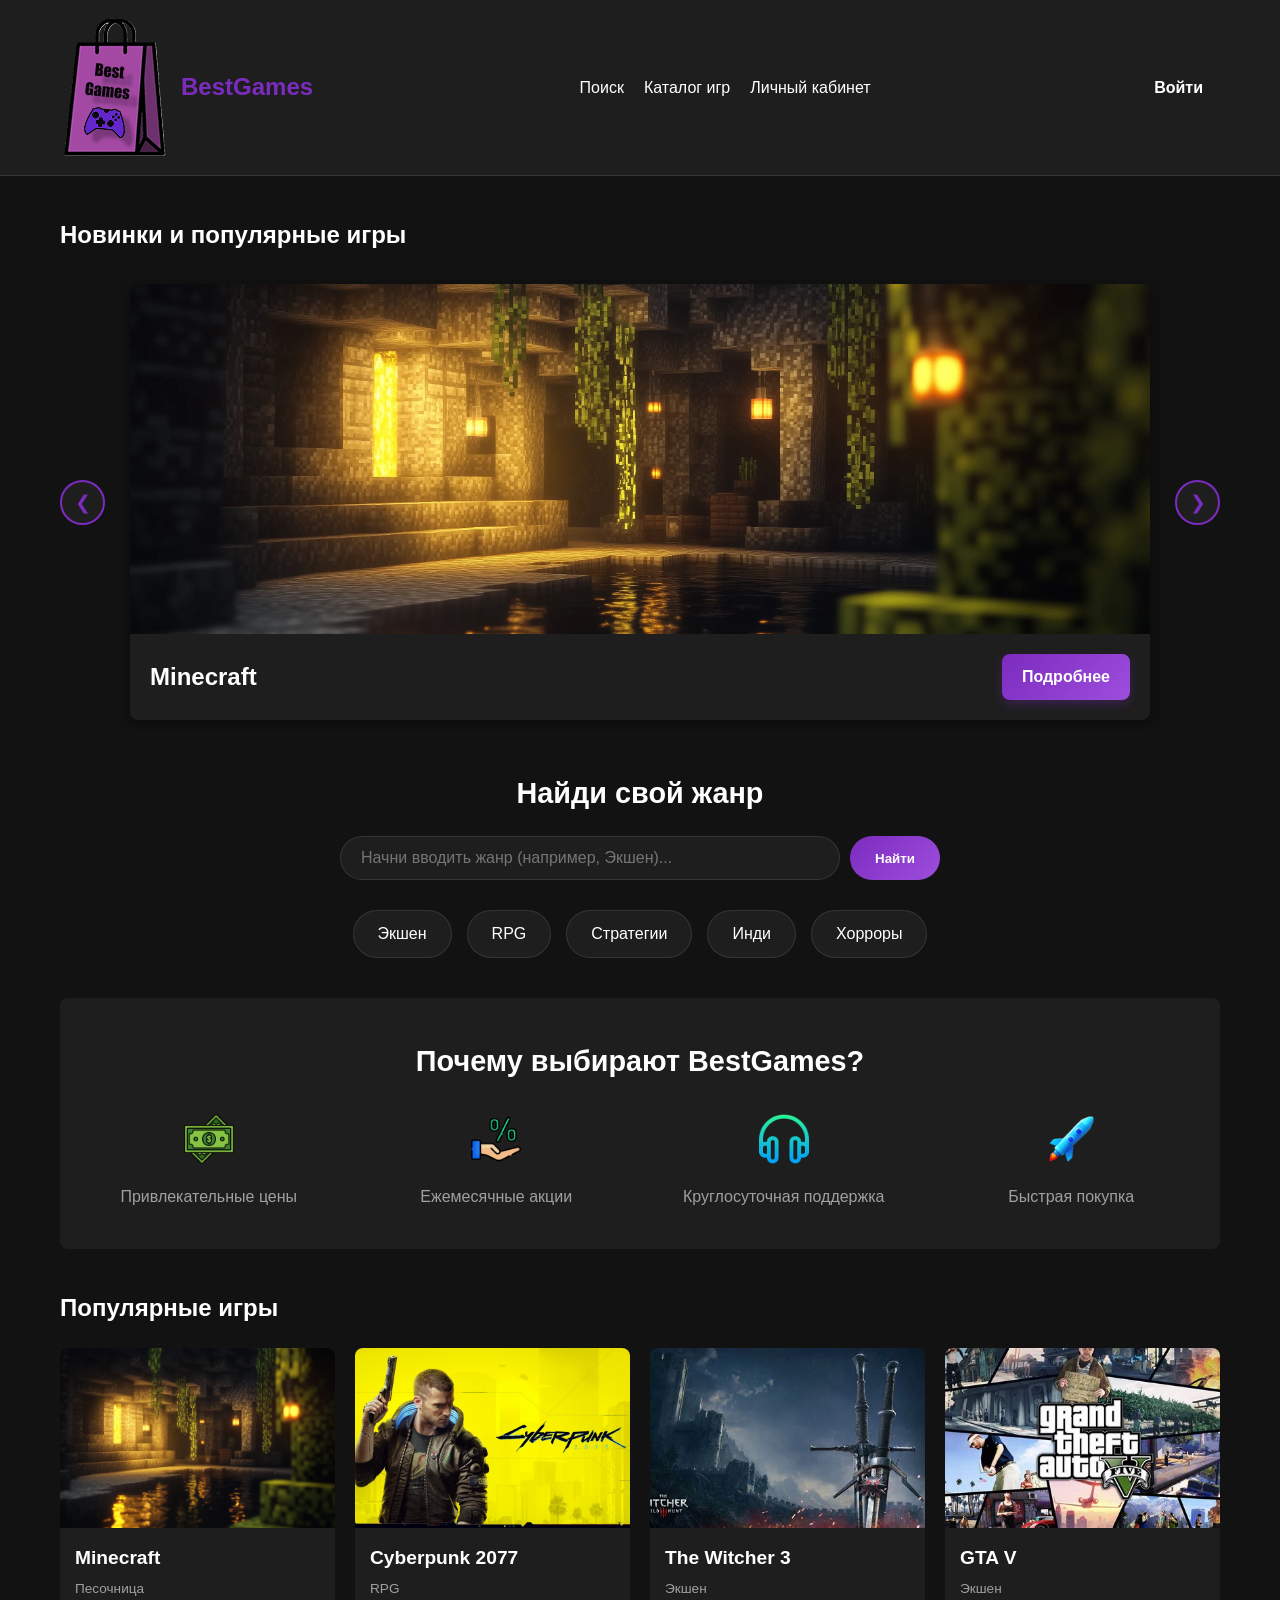
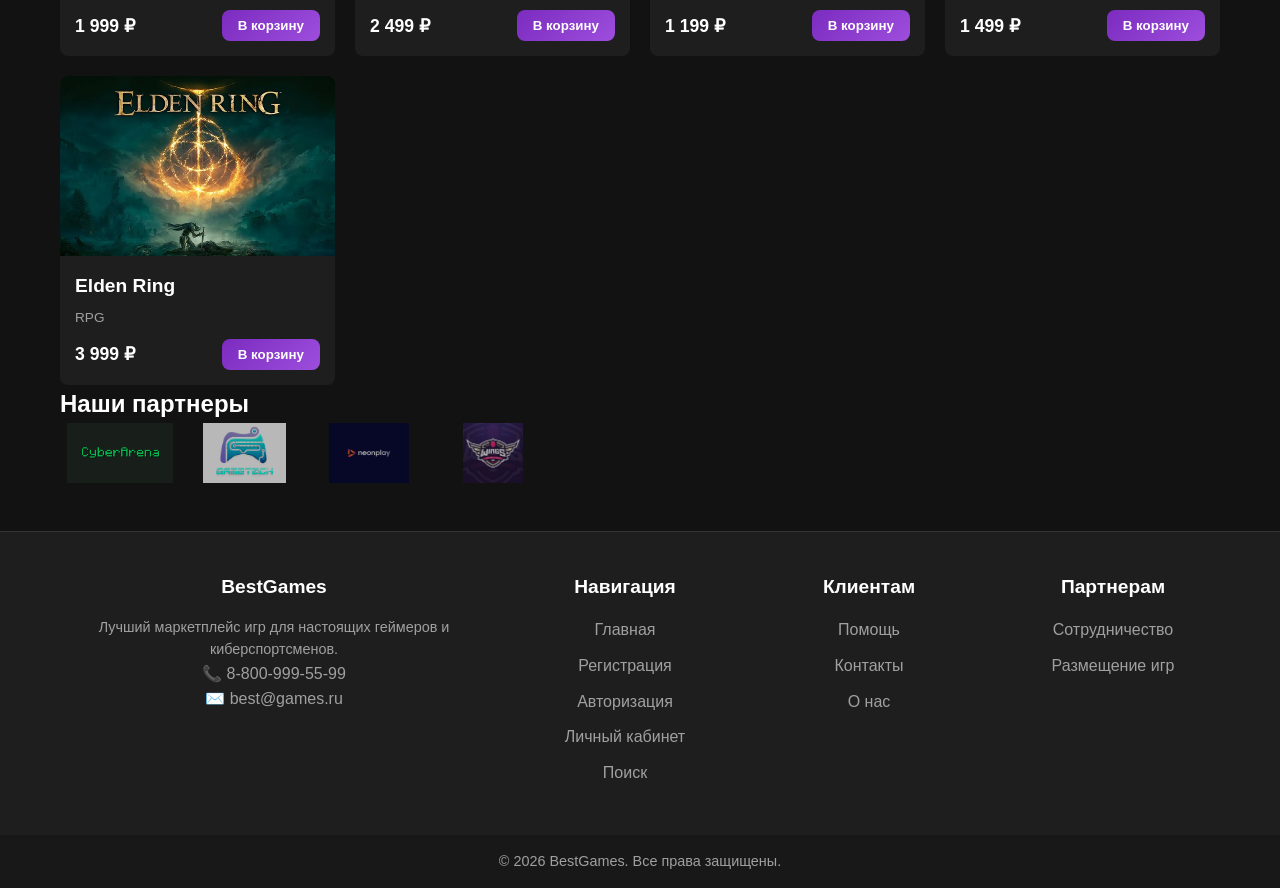
==== index_light.html @ 922943bc "Добавлена страница светлой темы" ====
<!DOCTYPE html>
<html lang="ru">
<head>
    <meta charset="UTF-8">
    <meta name="viewport" content="width=device-width, initial-scale=1.0">
    <!-- название страницы -->
    <title>BestGames — Маркетплейс игр</title>
    <!-- загружаем файл со стилями -->
    <link rel="stylesheet" href="css/style.css">
</head>
<body>
    <!-- Шапка сайта -->
    <header class="header">
        <div class="header__container">
            <!-- Логотип -->
            <a href="#" class="header__logo logo">
                <img src="img/logo.png" alt="Логотип BestGames" class="logo__image">
                <span class="logo__text">BestGames</span>
            </a>

            <!-- Навигация -->
            <nav class="header__nav nav">
                <ul class="nav__list">
                    <li class="nav__item"><a href="index.html#search" class="nav__link">Поиск</a></li>
                    <li class="nav__item"><a href="catalog.html" class="nav__link">Каталог игр</a></li>
                    <li class="nav__item"><a href="profile.html" class="nav__link">Личный кабинет</a></li>
                </ul>
            </nav>

            <!-- Блок с кнопками справа -->
            <div class="header__actions">
                <a href="login.html" class="header__btn-login">Войти</a>
            </div>
        </div>
    </header>

    <!-- Основной контент страницы -->
    <main class="main">
        
        <!-- Секция: Слайдер с новинками -->
        
        <section class="hero">
            <h1 class="hero__title">Новинки и популярные игры</h1>
            
            <div class="slider">
                <!-- Кнопка "Назад" -->
                <button class="slider__btn slider__btn--prev" id="prevBtn" aria-label="Предыдущий слайд">&#10094;</button>
                
                <!-- Окно слайдера -->
                <div class="slider__window">
                    <!-- Лента со слайдами -->
                                        <!-- Лента со слайдами -->
                    <div class="slider__track" id="sliderTrack">
                        <!-- Слайд 1 -->
                        <div class="slider__slide">
                            <div class="slider-card">
                                <div class="slider-card__img-wrapper">
                                    <img src="img/1.webp" alt="Игра 1" class="slider-card__img">
                                </div>
                                <div class="slider-card__content">
                                    <h2 class="slider-card__title">Minecraft</h2>
                                    <a href="#" class="slider-card__btn">Подробнее</a>
                                </div>
                            </div>
                        </div>
                        
                        <!-- Слайд 2 -->
                        <div class="slider__slide">
                            <div class="slider-card">
                                <div class="slider-card__img-wrapper">
                                    <img src="img/2.webp" alt="Игра 2" class="slider-card__img">
                                </div>
                                <div class="slider-card__content">
                                    <h2 class="slider-card__title">DOOM 2016</h2>
                                    <a href="#" class="slider-card__btn">Подробнее</a>
                                </div>
                            </div>
                        </div>

                        <!-- Слайд 3 -->
                        <div class="slider__slide">
                            <div class="slider-card">
                                <div class="slider-card__img-wrapper">
                                    <img src="img/3.webp" alt="Игра 3" class="slider-card__img">
                                </div>
                                <div class="slider-card__content">
                                    <h2 class="slider-card__title">DETROIT: Become Human</h2>
                                    <a href="#" class="slider-card__btn">Подробнее</a>
                                </div>
                            </div>
                        </div>
                    </div>
                </div>

                <!-- Кнопка "Вперед" -->
                <button class="slider__btn slider__btn--next" id="nextBtn" aria-label="Следующий слайд">&#10095;</button>
            </div>
        </section>


        <!-- Быстрый поиск по жанрам -->
        <section class="genres" id="search">
            <h2 class="genres__title">Найди свой жанр</h2>
            
            <!-- Поле для ввода с подсказками -->
            <div class="genres__search-wrapper">
                <div class="genres__search-box">
                    <input type="text" class="genres__input" id="genreInput" placeholder="Начни вводить жанр (например, Экшен)..." autocomplete="off">
                    <!-- Сюда будут падать подсказки -->
                    <ul class="genres__suggestions" id="genreSuggestions">
                        <!-- JS добавит сюда <li> с жанрами -->
                    </ul>
                </div>
                <button class="genres__search-btn">Найти</button>
            </div>

            <!-- Кнопки жанров (для быстрого клика) -->
            <div class="genres__list">
                <a href="catalog.html?genre=action" class="genres__item">Экшен</a>
                <a href="catalog.html?genre=rpg" class="genres__item">RPG</a>
                <a href="catalog.html?genre=strategy" class="genres__item">Стратегии</a>
                <a href="catalog.html?genre=indie" class="genres__item">Инди</a>
                <a href="catalog.html?genre=horror" class="genres__item">Хорроры</a>
            </div>
        </section>

        <!-- Инфографика преимуществ -->
        <section class="features">
            <h2 class="features__title">Почему выбирают BestGames?</h2>
            <div class="features__grid">
                <div class="features__item">
                    <img src="img/icon_price.png" alt="Иконка цен" class="features__icon">
                    <span class="features__text">Привлекательные цены</span>
                </div>
                <div class="features__item">
                    <img src="img/icon_percent.png" alt="Иконка акций" class="features__icon">
                    <span class="features__text">Ежемесячные акции</span>
                </div>
                <div class="features__item">
                    <img src="img/icon_support.png" alt="Иконка поддержки" class="features__icon">
                    <span class="features__text">Круглосуточная поддержка</span>
                </div>

                <div class="features__item">
                    <img src="img/icon_fast.png" alt="Иконка покупки" class="features__icon">
                    <span class="features__text">Быстрая покупка</span>
                </div>
            </div>
        </section>

        <!-- Каталог популярных игр -->
        <section class="catalog">
            <h2 class="catalog__title">Популярные игры</h2>
            
            <!-- Сетка карточек -->
            <div class="catalog__grid">
                <!-- Карточка игры 1 -->
                <article class="game-card">
                    <div class="game-card__img-wrapper">
                        <!-- Если картинки нет, оставь этот тег, просто в src пока ничего не пиши или поставь заглушку -->
                        <img src="img/game1.webp" alt="Игра 1" class="game-card__img">
                    </div>
                    <div class="game-card__content">
                        <h3 class="game-card__title">Minecraft</h3>
                        <p class="game-card__genre">Песочница</p>
                        <div class="game-card__bottom">
                            <span class="game-card__price">1 999 ₽</span>
                            <button class="game-card__btn">В корзину</button>
                        </div>
                    </div>
                </article>

                <!-- Карточка игры 2 -->
                <article class="game-card">
                    <div class="game-card__img-wrapper">
                        <img src="img/game2.webp" alt="Игра 2" class="game-card__img">
                    </div>
                    <div class="game-card__content">
                        <h3 class="game-card__title">Cyberpunk 2077</h3>
                        <p class="game-card__genre">RPG</p>
                        <div class="game-card__bottom">
                            <span class="game-card__price">2 499 ₽</span>
                            <button class="game-card__btn">В корзину</button>
                        </div>
                    </div>
                </article>

                <!-- Карточка игры 3 -->
                <article class="game-card">
                    <div class="game-card__img-wrapper">
                        <img src="img/game3.webp" alt="Игра 3" class="game-card__img">
                    </div>
                    <div class="game-card__content">
                        <h3 class="game-card__title">The Witcher 3</h3>
                        <p class="game-card__genre">Экшен</p>
                        <div class="game-card__bottom">
                            <span class="game-card__price">1 199 ₽</span>
                            <button class="game-card__btn">В корзину</button>
                        </div>
                    </div>
                </article>

                                <!-- Карточка игры 4 -->
                <article class="game-card">
                    <div class="game-card__img-wrapper">
                        <img src="img/game4.webp" alt="Игра 4" class="game-card__img">
                    </div>
                    <div class="game-card__content">
                        <h3 class="game-card__title">GTA V</h3>
                        <p class="game-card__genre">Экшен</p>
                        <div class="game-card__bottom">
                            <span class="game-card__price">1 499 ₽</span>
                            <button class="game-card__btn">В корзину</button>
                        </div>
                    </div>
                </article>

                <!-- Карточка игры 5 -->
                <article class="game-card">
                    <div class="game-card__img-wrapper">
                        <img src="img/game5.webp" alt="Игра 5" class="game-card__img">
                    </div>
                    <div class="game-card__content">
                        <h3 class="game-card__title">Elden Ring</h3>
                        <p class="game-card__genre">RPG</p>
                        <div class="game-card__bottom">
                            <span class="game-card__price">3 999 ₽</span>
                            <button class="game-card__btn">В корзину</button>
                        </div>
                    </div>
                </article>
            </div>
        </section>

        <!-- Секция: Партнеры -->
        <section class="partners">
            <h2 class="partners__title">Наши партнеры</h2>
            <div class="partners__grid">
                <img src="img/partner1.png" alt="Партнер 1" class="partners__logo">
                <img src="img/partner2.png" alt="Партнер 2" class="partners__logo">
                <img src="img/partner3.png" alt="Партнер 3" class="partners__logo">
                <img src="img/partner4.png" alt="Партнер 4" class="partners__logo">
            </div>
        </section>

    </main>

    <!-- Подвал (Footer) -->
    <footer class="footer">
        <div class="footer__container">
            
            <!-- Колонка 1: О нас -->
            <div class="footer__col">
                <h3 class="footer__title">BestGames</h3>
                <p class="footer__text">Лучший маркетплейс игр для настоящих геймеров и киберспортсменов.</p>
                <div class="footer__contacts">
                    <p class="footer__contact-item">📞 8-800-999-55-99</p>
                    <p class="footer__contact-item">✉️ best@games.ru</p>
                </div>
            </div>

            <!-- Колонка 2: Навигация по сайту -->
            <div class="footer__col">
                <h3 class="footer__title">Навигация</h3>
                <ul class="footer__list">
                    <li><a href="index.html" class="footer__link">Главная</a></li>
                    <li><a href="register.html" class="footer__link">Регистрация</a></li>
                    <li><a href="login.html" class="footer__link">Авторизация</a></li>
                    <li><a href="#" class="footer__link">Личный кабинет</a></li>
                    <li><a href="index.html#search" class="footer__link">Поиск</a></li>
                </ul>
            </div>

            <!-- Колонка 3: Клиентам и Контакты -->
            <div class="footer__col">
                <h3 class="footer__title">Клиентам</h3>
                <ul class="footer__list">
                    <li><a href="#" class="footer__link">Помощь</a></li>
                    <li><a href="#" class="footer__link">Контакты</a></li>
                    <li><a href="#" class="footer__link">О нас</a></li>
                </ul>
            </div>

            <!-- Колонка 4: Партнерам -->
            <div class="footer__col">
                <h3 class="footer__title">Партнерам</h3>
                <ul class="footer__list">
                    <li><a href="#" class="footer__link">Сотрудничество</a></li>
                    <li><a href="#" class="footer__link">Размещение игр</a></li>
                </ul>
            </div>

        </div>
        
        <!-- Нижняя полоса с копирайтом -->
        <div class="footer__bottom">
            <p>&copy; 2026 BestGames. Все права защищены.</p>
        </div>
    </footer>
        <!-- Подключаем скрипт темы -->
    <script src="js/main.js"></script>
    
    <!-- Скрипт слайдера прямо в HTML -->
    <script>
        document.addEventListener("DOMContentLoaded", () => {
            const sliderTrack = document.getElementById('sliderTrack');
            const prevBtn = document.getElementById('prevBtn');
            const nextBtn = document.getElementById('nextBtn');

            if (sliderTrack && prevBtn && nextBtn) {
                let currentSlide = 0;
                const totalSlides = document.querySelectorAll('.slider__slide').length;

                function updateSlider() {
                    sliderTrack.style.transform = `translateX(-${currentSlide * 100}%)`;
                }

                nextBtn.addEventListener('click', () => {
                    currentSlide++;
                    if (currentSlide >= totalSlides) currentSlide = 0;
                    updateSlider();
                });

                prevBtn.addEventListener('click', () => {
                    currentSlide--;
                    if (currentSlide < 0) currentSlide = totalSlides - 1;
                    updateSlider();
                });
            }
        });
    </script>
</body>
</html>
</body>
</html>
---- css/style.css ----
/* =========================================
   БАЗОВЫЕ ПЕРЕМЕННЫЕ (ТЕМНАЯ ТЕМА - БАЗА)
   ========================================= */
:root {
    /* Цвета фона */
    --bg-main: #121212;        /* Основной темный фон */
    --bg-secondary: #1e1e1e;   /* Фон карточек и шапки */
    --bg-hover: #2a2a2a;       /* Цвет при наведении */

    /* Цвета текста */
    --text-main: #ffffff;      /* Основной белый текст */
    --text-muted: #a0a0a0;     /* Серый текст (жанры, подписи) */

    /* Акценты (Кнопки, ссылки) */
    --accent-color: #7b2cbf;   /* Фиолетовый акцент (как в Стиме, но ярче) */
    --accent-hover: #9d4edd;

    /* Прочее */
    --border-radius: 8px;      /* Скругление углов */
    --transition-speed: 0.3s;  /* Скорость анимаций */
}

/* =========================================
   СВЕТЛАЯ ТЕМА (Переопределяем переменные)
   ========================================= */
body.theme-light {
    --bg-main: #f5f5f5;
    --bg-secondary: #ffffff;
    --bg-hover: #e0e0e0;
    --text-main: #121212;
    --text-muted: #666666;
    --accent-color: #5a189a;
    --accent-hover: #7b2cbf;
}

/* =========================================
   СБРОС СТИЛЕЙ И БАЗА
   ========================================= */
* {
    margin: 0;
    padding: 0;
    box-sizing: border-box;
}

body {
    font-family: 'Segoe UI', Tahoma, Geneva, Verdana, sans-serif;
    background-color: var(--bg-main);
    color: var(--text-main);
    line-height: 1.6;
    transition: background-color var(--transition-speed), color var(--transition-speed);
    scroll-behavior: smooth;
}

a {
    text-decoration: none;
    color: inherit;
}

ul {
    list-style: none;
}

/* =========================================
   ШАПКА САЙТА (HEADER)
   ========================================= */
.header {
    background-color: var(--bg-secondary);
    padding: 1rem 0;
    border-bottom: 1px solid rgba(255, 255, 255, 0.1);
    transition: background-color var(--transition-speed);
}

.header__container {
    max-width: 1200px;
    margin: 0 auto;
    padding: 0 20px;
    display: flex;
    justify-content: space-between;
    align-items: center;
    gap: 20;

}

.header__logo {
    display: flex;
    align-items: center;
    gap: 10px;
}

.logo__img {
    width: 30px;
    height: 30px;
    min-width: 35px; /* Запрещаем сжиматься меньше */
    max-width: 35px; /* Запрещаем расти больше */
    object-fit: cover; /* Обрезаем лишнее, чтобы влезло в квадрат */
    border-radius: 5px; /* (Опционально) Чуть скруглим углы, если сумка квадратная */
}

.logo__text {
    font-size: 1.5rem;
    font-weight: bold;
    color: var(--accent-color);
}

.nav__list {
    display: flex;
    gap: 20px;
}

.nav__link {
    transition: color var(--transition-speed);
}

.nav__link:hover {
    color: var(--accent-color);
}

.theme-toggle {
    background-color: transparent;
    color: var(--text-main);
    border: 1px solid var(--accent-color);
    padding: 8px 16px;
    border-radius: var(--border-radius);
    cursor: pointer;
    transition: all var(--transition-speed);
    white-space: nowrap;
}

.theme-toggle:hover {
    background-color: var(--accent-color);
    color: #fff;
}


/* Обертка для кнопок справа */
.header__actions {
    display: flex;
    align-items: center;
    gap: 15px; /* Расстояние между кнопкой "Войти" и "Сменить тему" */
}

/* Кнопка "Войти" */
.header__btn-login {
    color: var(--text-main);
    text-decoration: none;
    font-weight: 600;
    padding: 8px 16px;
    border: 1px solid transparent;
    border-radius: var(--border-radius);
    transition: all var(--transition-speed) ease;
}

.header__btn-login:hover {
    color: var(--accent-color);
    border-color: var(--accent-color);
    box-shadow: 0 0 10px rgba(123, 44, 191, 0.3);
}

/* =========================================
   ОСНОВНОЙ КОНТЕНТ (MAIN)
   ========================================= */
.main {
    max-width: 1200px;
    margin: 0 auto;
    padding: 40px 20px;
}

.hero__title, .catalog__title {
    margin-bottom: 20px;
}

/* Сетка каталога (Grid) */
.catalog__grid {
    display: grid;
    grid-template-columns: repeat(auto-fill, minmax(240px, 1fr));
    gap: 20px;
}

/* Карточка игры */
.game-card {
    background-color: var(--bg-secondary);
    border-radius: var(--border-radius);
    overflow: hidden;
    transition: transform var(--transition-speed), background-color var(--transition-speed);

}

/* Обертка для картинки */
.game-card__img-wrapper {
    width: 100%;
    height: 180px; /* Уменьшили высоту, чтобы карточка стала компактнее */
    overflow: hidden;
    /* Убрали background-color и flex, они больше не нужны */
}

/* Сама картинка */
.game-card__img {
    width: 100%;
    height: 100%;
    object-fit: cover; /* Вернули cover, чтобы заполнить блок без пустых полос */
    object-position: center; /* Центрируем картинку */
    transition: transform var(--transition-speed) ease;
}

/* Эффект зума при наведении (картинка будет увеличиваться и показывать скрытые края) */
.game-card:hover .game-card__img {
    transform: scale(1.15); /* Увеличиваем на 15% при наведении */
}

.game-card:hover {
    transform: translateY(-5px);
    background-color: var(--bg-hover);
}

.game-card__img-placeholder {
    height: 160px;
    background-color: #333;
    display: flex;
    justify-content: center;
    align-items: center;
    color: var(--text-muted);
}

.game-card__content {
    padding: 15px;
}

.game-card__title {
    font-size: 1.2rem;
    margin-bottom: 5px;
}

.game-card__genre {
    color: var(--text-muted);
    font-size: 0.9rem;
    margin-bottom: 15px;
}

.game-card__bottom {
    display: flex;
    justify-content: space-between;
    align-items: center;
}

.game-card__price {
    font-weight: bold;
    font-size: 1.1rem;
}

.game-card__btn {
    background-color: var(--accent-color);
    color: #fff;
    border: none;
    padding: 8px 12px;
    border-radius: var(--border-radius);
    cursor: pointer;
    transition: background-color var(--transition-speed);
}

.game-card__btn:hover {
    background-color: var(--accent-hover);
}

/* =========================================
   ПОДВАЛ (FOOTER)
   ========================================= */
.footer {
    background-color: var(--bg-secondary);
    padding: 20px 0;
    text-align: center;
    border-top: 1px solid rgba(255, 255, 255, 0.1);
    color: var(--text-muted);
}



/* =========================================
   СЛАЙДЕР (HERO) - КАРТОЧКИ
   ========================================= */
.hero {
    margin-bottom: 40px;
}

.slider {
    position: relative;
    display: flex;
    align-items: center;
    gap: 15px;
}

.slider__window {
    overflow: hidden;
    width: 100%;
    padding: 10px 0; /* Отступы для теней карточек */
}

.slider__track {
    display: flex;
    transition: transform 0.5s ease-in-out;
}

/* Каждый слайд занимает 100% ширины окна */
.slider__slide {
    min-width: 100%;
    padding: 0 10px; /* Немного отступают друг от друга */
    box-sizing: border-box;
}

/* Сама карточка новинки */
.slider-card {
    background-color: var(--bg-secondary);
    border-radius: var(--border-radius);
    overflow: hidden;
    box-shadow: 0 4px 15px rgba(0, 0, 0, 0.4);
    display: flex;
    flex-direction: column;
}

.slider-card__img-wrapper {
    width: 100%;
    height: 350px; /* Высота картинки */
}

.slider-card__img {
    width: 100%;
    height: 100%;
    object-fit: cover;
}

.slider-card__content {
    padding: 20px;
    display: flex;
    justify-content: space-between; /* Текст слева, кнопка справа */
    align-items: center;
}

.slider-card__title {
    font-size: 1.5rem;
    color: var(--text-main);
}

/* Кнопка "Подробнее" */
.slider-card__btn {
    background: linear-gradient(135deg, var(--accent-color), var(--accent-hover));
    color: #ffffff;
    padding: 10px 20px;
    border-radius: var(--border-radius);
    text-decoration: none;
    font-weight: 600;
    box-shadow: 0 4px 10px rgba(123, 44, 191, 0.3);
    transition: all var(--transition-speed) ease;
}

.slider-card__btn:hover {
    transform: translateY(-2px);
    box-shadow: 0 6px 15px rgba(123, 44, 191, 0.5);
}

/* Кнопки навигации слайдера (оставляем без изменений) */
.slider__btn {
    background-color: var(--bg-secondary);
    color: var(--accent-color);
    border: 2px solid var(--accent-color);
    width: 45px;
    height: 45px;
    border-radius: 50%;
    font-size: 1.2rem;
    cursor: pointer;
    display: flex;
    justify-content: center;
    align-items: center;
    transition: all var(--transition-speed);
    z-index: 10;
    flex-shrink: 0; /* Чтобы кнопки не сжимались */
}

.slider__btn:hover {
    background-color: var(--accent-color);
    color: #fff;
}

/* =========================================
   ЖАНРЫ (БЫСТРЫЙ ПОИСК)
   ========================================= */

/* Обертка для поля, чтобы позиционировать список */
.genres__search-box {
    position: relative;
    width: 100%;
}

/* Выпадающий список подсказок */
.genres__suggestions {
    position: absolute;
    top: 100%; /* Прямо под полем ввода */
    left: 0;
    width: 100%;
    background-color: var(--bg-secondary);
    border: 1px solid var(--accent-color);
    border-radius: 0 0 15px 15px; /* Скругляем только нижние углы */
    list-style: none;
    padding: 0;
    margin: 0;
    z-index: 10; /* Чтобы список был поверх других элементов */
    display: none; /* По умолчанию скрыт */
    box-shadow: 0 10px 20px rgba(0,0,0,0.5);
}

/* Класс для отображения списка (добавляется через JS) */
.genres__suggestions.active {
    display: block;
}

/* Пункт списка */
.genres__suggestion-item {
    padding: 10px 20px;
    cursor: pointer;
    transition: background-color var(--transition-speed);
}

.genres__suggestion-item:hover {
    background-color: var(--accent-color);
    color: #fff;
}

.genres__search-wrapper {
    display: flex;
    justify-content: center;
    max-width: 600px;
    margin: 0 auto 30px auto; /* Центрируем и делаем отступ снизу до кнопок */
    gap: 10px;
}

.genres__input {
    width: 100%;
    padding: 12px 20px;
    border: 1px solid rgba(255, 255, 255, 0.1);
    border-radius: 30px; /* Круглое поле */
    background-color: var(--bg-secondary);
    color: var(--text-main);
    font-size: 1rem;
    outline: none;
    transition: all var(--transition-speed);
}

.genres__input:focus {
    border-color: var(--accent-color); /* Фиолетовая рамка при клике */
    box-shadow: 0 0 10px rgba(123, 44, 191, 0.3);
}

.genres__search-btn {
    background: linear-gradient(135deg, var(--accent-color), var(--accent-hover));
    color: #fff;
    border: none;
    padding: 0 25px;
    border-radius: 30px;
    font-weight: 600;
    cursor: pointer;
    transition: all var(--transition-speed);
}

.genres__search-btn:hover {
    transform: translateY(-2px);
    box-shadow: 0 4px 12px rgba(123, 44, 191, 0.5);
}

.genres {
    margin-bottom: 40px;
    text-align: center; /* Выравниваем заголовок по центру */
}

.genres__title {
    margin-bottom: 20px;
    font-size: 1.8rem;
}

.genres__list {
    display: flex;
    justify-content: center;
    flex-wrap: wrap; /* Чтобы кнопки переносились на новую строку, если не влезают */
    gap: 15px;
}

.genres__item {
    background-color: var(--bg-secondary);
    color: var(--text-main);
    padding: 10px 24px;
    border-radius: 30px; /* Делаем кнопки-таблетки */
    border: 1px solid rgba(255, 255, 255, 0.1);
    font-weight: 500;
    transition: all var(--transition-speed) ease;
}

.genres__item:hover {
    background-color: var(--accent-color);
    color: #ffffff;
    border-color: var(--accent-hover);
    transform: translateY(-3px); /* Легкий прыжок при наведении */
    box-shadow: 0 4px 12px rgba(123, 44, 191, 0.4); /* Фиолетовое свечение */
}

/* =========================================
   ИНФОГРАФИКА ПРЕИМУЩЕСТВ
   ========================================= */
.features {
    margin-bottom: 40px;
    padding: 40px 20px;
    background-color: var(--bg-secondary);
    border-radius: var(--border-radius);
    text-align: center;
}

.features__title {
    margin-bottom: 30px;
    font-size: 1.8rem;
}

.features__grid {
    display: grid;
    grid-template-columns: repeat(4, 1fr); /* 3 колонки на десктопе */
    gap: 30px;
}

.features__icon {
    width: 50px; 
    height: 50px;
    object-fit: contain; 
    margin-bottom: 10px; 
}

.features__item {
    display: flex;
    flex-direction: column;
    align-items: center;
    gap: 10px;
}

.features__number {
    font-size: 2.5rem;
    font-weight: 900;
    color: var(--accent-color); /* Фиолетовые цифры */
    line-height: 1;
}

.features__text {
    color: var(--text-muted);
    font-size: 1rem;
}

/* =========================================
   ПАРТНЕРЫ
   ========================================= */
.partners__logo {
    width: 120px;       /* Фиксированная ширина для всех */
    height: 60px;       /* Фиксированная высота для всех */
    object-fit: contain; /* Картинка впишется в эти рамки, не искажаясь */
    opacity: 0.7;       /* Чуть приглушим */
    transition: all var(--transition-speed) ease;
}

/* При наведении логотип становится цветным и ярким */
.partners__logo:hover {
    opacity: 1;
    filter: grayscale(0%);
    transform: scale(1.1);
}

/* =========================================
   ПОДВАЛ (FOOTER)
   ========================================= */
.footer {
    background-color: var(--bg-secondary);
    padding: 40px 0 0 0;
    border-top: 1px solid rgba(255, 255, 255, 0.1);
    transition: background-color var(--transition-speed);
}

.footer__container {
    max-width: 1200px;
    margin: 0 auto;
    padding: 0 20px;
    display: grid;
    grid-template-columns: 2fr 1fr 1fr 1fr; /* ВОТ ТУТ ДОЛЖНО БЫТЬ 4 ЗНАЧЕНИЯ */
    gap: 30px;
    margin-bottom: 40px;
}

.footer__title {
    color: var(--text-main);
    margin-bottom: 15px;
    font-size: 1.2rem;
}

.footer__text {
    color: var(--text-muted);
    font-size: 0.9rem;
    line-height: 1.5;
}

.footer__list {
    list-style: none;
    padding: 0;
}

.footer__list li {
    margin-bottom: 10px;
}

.footer__link {
    color: var(--text-muted);
    text-decoration: none;
    transition: color var(--transition-speed);
}

.footer__link:hover {
    color: var(--accent-color);
}

.footer__bottom {
    background-color: rgba(0, 0, 0, 0.2); /* Чуть темнее фон для нижней полосы */
    text-align: center;
    padding: 15px 0;
    color: var(--text-muted);
    font-size: 0.9rem;
}




/* =========================================
   СТРАНИЦА АВТОРИЗАЦИИ (ВХОД И РЕГИСТРАЦИЯ)
   ========================================= */
.auth-page {
    display: flex;
    justify-content: center;
    align-items: center;
    min-height: calc(100vh - 150px); /* Высота экрана минус шапка */
    padding: 40px 20px;
}

.auth-container {
    background-color: var(--bg-secondary);
    padding: 40px;
    border-radius: var(--border-radius);
    width: 100%;
    max-width: 400px; /* Форма не будет шире 400px */
    box-shadow: 0 10px 30px rgba(0, 0, 0, 0.5);
    border: 1px solid rgba(255, 255, 255, 0.05);
}

.auth-title {
    text-align: center;
    margin-bottom: 30px;
    font-size: 1.8rem;
    color: var(--text-main);
}

.auth-form__group {
    margin-bottom: 20px;
}

.auth-form__label {
    display: block;
    margin-bottom: 8px;
    color: var(--text-muted);
    font-size: 0.9rem;
}

.auth-form__input {
    width: 100%;
    padding: 12px 15px;
    background-color: var(--bg-main); /* Темный фон поля */
    border: 1px solid rgba(255, 255, 255, 0.1);
    border-radius: var(--border-radius);
    color: var(--text-main);
    font-size: 1rem;
    transition: border-color var(--transition-speed);
}

.auth-form__input:focus {
    outline: none;
    border-color: var(--accent-color); /* Фиолетовая рамка при клике */
    box-shadow: 0 0 10px rgba(123, 44, 191, 0.2);
}

.auth-form__btn {
    width: 100%;
    padding: 14px;
    background: linear-gradient(135deg, var(--accent-color), var(--accent-hover));
    color: #fff;
    border: none;
    border-radius: var(--border-radius);
    font-size: 1.1rem;
    font-weight: 600;
    cursor: pointer;
    transition: all var(--transition-speed) ease;
    margin-top: 10px;
}

.auth-form__btn:hover {
    transform: translateY(-2px);
    box-shadow: 0 6px 15px rgba(123, 44, 191, 0.4);
}

.auth-form__links {
    display: flex;
    justify-content: space-between;
    margin-top: 20px;
    font-size: 0.9rem;
}

.auth-form__link {
    color: var(--text-muted);
    text-decoration: none;
    transition: color var(--transition-speed);
}

.auth-form__link:hover {
    color: var(--accent-color);
}

/* Стили для галочки (согласие на обработку данных) */
.auth-form__checkbox-group {
    margin-bottom: 25px;
}

.auth-form__checkbox-label {
    display: flex;
    align-items: flex-start; /* Выравниваем по верхнему краю, если текст в две строки */
    gap: 10px;
    cursor: pointer;
}

.auth-form__checkbox {
    margin-top: 3px; /* Чуть опускаем галочку для ровности */
    width: 18px;
    height: 18px;
    accent-color: var(--accent-color); /* Делает галочку фиолетовой в современных браузерах */
    cursor: pointer;
}

.auth-form__checkbox-text {
    font-size: 0.85rem;
    color: var(--text-muted);
    line-height: 1.4;
}

.auth-form__link-text {
    color: var(--text-muted);
    font-size: 0.9rem;
}


/* =========================================
   ЛИЧНЫЙ КАБИНЕТ (PROFILE)
   ========================================= */
.profile-page {
    display: flex;
    justify-content: center; /* Центрируем содержимое */
    width: 100%;
    padding: 30px 20px; /* Добавим отступы по бокам, чтобы на мобилке не прилипало */
    box-sizing: border-box; /* Чтобы паддинги не увеличивали ширину */
}

.profile-layout {
    display: flex;
    gap: 30px;
    align-items: flex-start;
    max-width: 1200px;      /* Ограничиваем максимальную ширину */
    margin: 0 auto;         /* Ставим по центру экрана */
    width: 100%;            /* Занимаем всю доступную ширину до 1200px */
}

/* Боковое меню */
.profile-sidebar {
    width: 280px;
    flex-shrink: 0;
    background-color: var(--bg-secondary);
    border-radius: var(--border-radius);
    padding: 30px 20px;
    text-align: center;
}

.profile-sidebar__avatar {
    width: 80px;
    height: 80px;
    background-color: var(--accent-color);
    color: #fff;
    font-size: 2rem;
    font-weight: bold;
    border-radius: 50%;
    display: flex;
    justify-content: center;
    align-items: center;
    margin: 0 auto 15px auto;
}

.profile-sidebar__name {
    font-size: 1.2rem;
    margin-bottom: 5px;
}

.profile-sidebar__email {
    color: var(--text-muted);
    font-size: 0.9rem;
    margin-bottom: 20px;
}

.profile-sidebar__nav {
    display: flex;
    flex-direction: column;
    gap: 10px;
}

.profile-sidebar__link {
    display: block;
    padding: 12px 15px;
    color: var(--text-main);
    text-decoration: none;
    border-radius: var(--border-radius);
    transition: all var(--transition-speed);
    text-align: left;
}

.profile-sidebar__link:hover,
.profile-sidebar__link.active {
    background-color: var(--accent-color);
    color: #fff;
}

/* Контентная часть */
.profile-content {
    flex-grow: 1;
    background-color: var(--bg-secondary);
    border-radius: var(--border-radius);
    padding: 30px;
}

.profile-content__title {
    font-size: 1.5rem;
    margin-bottom: 25px;
    border-bottom: 1px solid rgba(255, 255, 255, 0.1);
    padding-bottom: 10px;
}

/* Информация о пользователе */
.profile-info__row {
    display: flex;
    margin-bottom: 15px;
}

.profile-info__label {
    width: 150px;
    color: var(--text-muted);
}

.profile-info__value {
    color: var(--text-main);
    font-weight: 500;
}

/* История покупок */
.profile-history__item {
    display: flex;
    align-items: center;
    gap: 20px;
    padding: 15px 0;
    border-bottom: 1px solid rgba(255, 255, 255, 0.05);
}

.profile-history__img {
    width: 60px;
    height: 60px;
    object-fit: cover;
    border-radius: var(--border-radius);
}

.profile-history__info {
    flex-grow: 1;
}

.profile-history__name {
    font-size: 1.1rem;
    margin-bottom: 5px;
}

.profile-history__date {
    color: var(--text-muted);
    font-size: 0.9rem;
}

.profile-history__price {
    font-weight: bold;
    color: var(--accent-color);
}

/* Табы */
.profile-tab {
    display: none; /* Скрываем все табы по умолчанию */
}

.profile-tab.active {
    display: block; /* Показываем только активный */
}

/* Кнопки в боковом меню (мы поменяли ссылки <a> на кнопки <button>) */
.profile-sidebar__link {
    display: block;
    width: 100%;
    padding: 12px 15px;
    background: none;
    border: none;
    color: var(--text-main);
    font-size: 1rem;
    text-align: left;
    border-radius: var(--border-radius);
    cursor: pointer;
    transition: all var(--transition-speed);
    font-family: inherit;
}

.profile-sidebar__link:hover,
.profile-sidebar__link.active {
    background-color: var(--accent-color);
    color: #fff;
}

/* Таблица истории покупок */
.profile-history-table {
    border: 1px solid rgba(255, 255, 255, 0.1);
    border-radius: var(--border-radius);
    overflow: hidden;
}

.profile-history-table__header {
    display: grid;
    grid-template-columns: 1fr 2fr 1fr; /* Дата - Название - Цена */
    background-color: rgba(0, 0, 0, 0.2);
    padding: 15px;
    font-weight: bold;
    color: var(--text-muted);
    border-bottom: 1px solid rgba(255, 255, 255, 0.1);
}

.profile-history-table__row {
    display: grid;
    grid-template-columns: 1fr 2fr 1fr;
    padding: 15px;
    border-bottom: 1px solid rgba(255, 255, 255, 0.05);
}

.profile-history-table__row:last-child {
    border-bottom: none;
}

.price {
    color: var(--accent-color);
    font-weight: bold;
}

/* Настройки профиля */
.profile-settings__item {
    display: flex;
    justify-content: space-between;
    align-items: center;
    padding: 20px 0;
    border-bottom: 1px solid rgba(255, 255, 255, 0.1);
}

.profile-settings__info h3 {
    margin-bottom: 5px;
}

.profile-settings__info p {
    color: var(--text-muted);
    font-size: 0.9rem;
}

.profile-settings__btn {
    background-color: transparent;
    border: 1px solid var(--accent-color);
    color: var(--text-main);
    padding: 8px 16px;
    border-radius: var(--border-radius);
    cursor: pointer;
    transition: all var(--transition-speed);
}

.profile-settings__btn:hover {
    background-color: var(--accent-color);
    color: #fff;
}


/* Новые элементы карточки (Разработчик, Рейтинг) */
.game-card__dev {
    color: var(--text-muted);
    font-size: 0.85rem;
    margin-bottom: 5px;
}

.game-card__genre {
    color: var(--text-muted);
    font-size: 0.85rem;
    margin-bottom: 10px;
}

.game-card__rating {
    color: #ffb703; /* Золотой цвет для звезд */
    font-size: 1.1rem;
    letter-spacing: 2px;
    margin-bottom: 15px;
}

/* Кнопка "Подробнее" (делаем её как ссылку, но стилизуем как кнопку) */
.game-card__btn {
    display: inline-block;
    background: linear-gradient(135deg, var(--accent-color), var(--accent-hover));
    color: #fff;
    text-decoration: none;
    padding: 8px 16px;
    border-radius: var(--border-radius);
    font-weight: 600;
    transition: all var(--transition-speed) ease;
}

.game-card__btn:hover {
    transform: translateY(-2px);
    box-shadow: 0 4px 10px rgba(123, 44, 191, 0.4);
}

/* =========================================
   СТРАНИЦА КАТАЛОГА (ПОЛНЫЙ БЛОК)
   ========================================= */
.catalog-page__title {
    text-align: center;
    margin-bottom: 30px;
    font-size: 2rem;
}

/* Кнопка "Фильтры" (по умолчанию скрыта на десктопе) */
.catalog-page__filter-btn {
    display: none;
    width: 100%;
    padding: 12px;
    background-color: var(--accent-color);
    color: #fff;
    border: none;
    border-radius: var(--border-radius);
    font-size: 1rem;
    font-weight: 600;
    cursor: pointer;
    margin-bottom: 20px;
}

/* Сетка: слева фильтры, справа контент */
.catalog-page__layout {
    display: flex;
    gap: 30px;
    align-items: flex-start;
}

/* Боковая панель фильтров */
.catalog-page__sidebar {
    width: 250px;
    flex-shrink: 0;
    background-color: var(--bg-secondary);
    padding: 20px;
    border-radius: var(--border-radius);
    border: 1px solid rgba(255, 255, 255, 0.05);
}

/* Заголовок и крестик в сайдбаре */
.catalog-page__sidebar-header {
    display: flex;
    justify-content: space-between;
    align-items: center;
    margin-bottom: 20px;
}

.catalog-page__sidebar-header h2 {
    font-size: 1.2rem;
}

/* Кнопка закрытия (крестик) — нужна только на мобилке */
.catalog-page__close-filter {
    display: none;
    background: none;
    border: none;
    color: var(--text-main);
    font-size: 2rem;
    cursor: pointer;
    line-height: 1;
}

/* Список жанров */
.catalog-page__filter-list {
    list-style: none;
    padding: 0;
}

.catalog-page__filter-list li {
    margin-bottom: 10px;
}

.catalog-page__filter-link {
    display: block;
    padding: 10px 15px;
    color: var(--text-muted);
    text-decoration: none;
    border-radius: var(--border-radius);
    transition: all var(--transition-speed);
}

.catalog-page__filter-link:hover,
.catalog-page__filter-link.active {
    background-color: var(--accent-color);
    color: #fff;
}

/* Контентная часть (сетка карточек) */
.catalog-page__content {
    flex-grow: 1;
}

/* Новые элементы карточки (Разработчик, Рейтинг) */
.game-card__dev {
    color: var(--text-muted);
    font-size: 0.85rem;
    margin-bottom: 5px;
}

.game-card__genre {
    color: var(--text-muted);
    font-size: 0.85rem;
    margin-bottom: 10px;
}

.game-card__rating {
    color: #ffb703; /* Золотой цвет для звезд */
    font-size: 1.1rem;
    letter-spacing: 2px;
    margin-bottom: 15px;
}

/* Кнопка "Подробнее" */
.game-card__btn {
    display: inline-block;
    background: linear-gradient(135deg, var(--accent-color), var(--accent-hover));
    color: #fff;
    text-decoration: none;
    padding: 8px 16px;
    border-radius: var(--border-radius);
    font-weight: 600;
    transition: all var(--transition-speed) ease;
}

.game-card__btn:hover {
    transform: translateY(-2px);
    box-shadow: 0 4px 10px rgba(123, 44, 191, 0.4);
}

/* =========================================
   АДМИН-ПАНЕЛЬ (ADMIN)
   ========================================= */
.admin-page {
    max-width: 1000px; /* Админка не должна быть слишком широкой */
}

.admin-page__title {
    text-align: center;
    margin-bottom: 30px;
    font-size: 2rem;
}

.admin-container {
    background-color: var(--bg-secondary);
    padding: 40px;
    border-radius: var(--border-radius);
    box-shadow: 0 10px 30px rgba(0, 0, 0, 0.3);
}

.admin-container__subtitle {
    margin-bottom: 30px;
    font-size: 1.5rem;
    border-bottom: 1px solid rgba(255, 255, 255, 0.1);
    padding-bottom: 15px;
}

/* Сетка формы (2 колонки) */
.admin-form__grid {
    display: grid;
    grid-template-columns: 1fr 1fr;
    gap: 30px;
}

/* Стили для textarea (описание) */
.auth-form__textarea {
    resize: vertical; /* Пользователь может тянуть вниз, но не в бока */
    min-height: 120px;
    font-family: inherit;
}

/* Стили для input type="file" */
.auth-form__input--file {
    padding: 10px;
    background-color: var(--bg-main);
    cursor: pointer;
}

/* Кнопка добавления */
.admin-form__submit {
    margin-top: 30px;
    max-width: 300px; /* Кнопка не на всю ширину */
}




/* =========================================
   АДАПТИВНОСТЬ (МОБИЛЬНАЯ ВЕРСТКА)
   ========================================= */

/* Планшеты и небольшие ноутбуки (до 992px) */
@media (max-width: 992px) {
    .header__container {
        flex-direction: column;
        gap: 15px;
    }
    
    .nav__list {
        flex-wrap: wrap;
        justify-content: center;
    }
}

/* Мобильные телефоны (до 768px) */
@media (max-width: 768px) {

    .genres__search-wrapper {
        flex-direction: column; /* На телефоне поле и кнопка встанут друг под друга */
        padding: 0 15px;
    }
    .genres__search-btn {
        padding: 12px;
        width: 100%;
    }
        /* Логотип на мобилке */
    .header__logo {
        justify-content: center; /* Центрируем картинку и текст */
        width: 100%; /* Растягиваем на всю ширину, чтобы центрирование сработало */
        margin-bottom: 15px; /* Отступ снизу до меню */
    }

    /* Текст логотипа на мобилке (опционально, чтобы не был слишком огромным) */
    .logo__text {
        font-size: 1.3rem; /* Чуть уменьшаем размер шрифта на телефонах */
    }
        /* Жанры на мобилке */
    .genres__list {
        gap: 10px;
    }
    .genres__item {
        padding: 8px 16px;
        font-size: 0.9rem;
        width: 45%; /* Кнопки будут по две в ряд */
        text-align: center;
    }

    /* Инфографика на мобилке */
    .features {
        padding: 20px 15px;
    }
    .features__grid {
        grid-template-columns: 1fr; /* На телефоне цифры встанут друг под другом */
        gap: 20px;
    }
    .features__number {
        font-size: 2rem;
    }
    /* Уменьшаем отступы, чтобы контент не сжимался */
    .main {
        padding: 20px 15px;
    }

        /* Слайдер на мобилке */
    .slider-card__img-wrapper {
        height: 200px; /* Картинка ниже */
    }
    
    .slider-card__content {
        flex-direction: column; /* Кнопка уходит под текст */
        align-items: flex-start;
        gap: 15px;
    }
    
    .slider-card__title {
        font-size: 1.2rem;
    }
    
    .slider-card__btn {
        width: 100%; /* Кнопка на всю ширину */
        text-align: center;
    }

    .slider__btn {
        width: 35px;
        height: 35px;
        font-size: 1rem;
    }

    /* Меню навигации:  */
    .nav__list {
        flex-direction: column;
        align-items: center;
        gap: 10px;
        width: 100%;
    }

    .nav__item {
        width: 100%;
        text-align: center;
    }

    /* Ссылки в меню  */
    .nav__link {
        display: block;
        padding: 10px;
        background-color: var(--bg-hover);
        border-radius: var(--border-radius);
        border: 1px solid transparent;
        transition: border-color var(--transition-speed);
    }

    .nav__link:hover {
        border-color: var(--accent-color);
    }

    /* Кнопка смены темы */
    .theme-toggle {
        width: 100%;
        padding: 12px;
        font-size: 1rem;
    }
    
    /* Карточки */
    .game-card__img-placeholder {
        height: 200px; /* Увеличиваем картинку */
    }

        /* Футер на мобилке */
    .footer__container {
        grid-template-columns: 1fr; /* Все колонки встают друг под друга */
        gap: 20px;
        text-align: center;
    }
    
    .footer__list {
        display: flex;
        flex-direction: column;
        align-items: center;
    }
    
    .profile-page {
        display: block; /* Отключаем flex на мобилке, чтобы не мешал */
        padding: 15px;
    }    

    /* Личный кабинет на мобилке */
    .profile-layout {
        flex-direction: column;
        gap: 20px;
        margin: 0% auto;
    }
    .profile-sidebar {
        width: 100%;
    }
    .profile-info__row {
        flex-direction: column;
    }
    .profile-info__label {
        width: 100%;
        margin-bottom: 5px;
    }

/* Показываем кнопку "Фильтры" */
    .catalog-page__filter-btn {
        display: block;
    }

    /* Отключаем flex, чтобы панель не занимала место */
    .catalog-page__layout {
        display: block;
    }

    /* Делаем панель выезжающей (шторкой) */
    .catalog-page__sidebar {
        position: fixed;
        top: 0;
        left: -100%; /* Прячем за левый край экрана */
        width: 280px;
        height: 100vh;
        z-index: 1000;
        transition: left 0.3s ease;
        overflow-y: auto;
        border-radius: 0;
    }

    /* Класс, который выдвигает панель (добавляется через JS) */
    .catalog-page__sidebar.active {
        left: 0;
    }

    /* Показываем крестик на мобилке */
    .catalog-page__close-filter {
        display: block;
    }
        .admin-container {
        padding: 20px;
    }
    .admin-form__grid {
        grid-template-columns: 1fr; /* В одну колонку */
        gap: 15px;
    }
    .admin-form__submit {
        max-width: 100%; /* Кнопка на всю ширину */
    }
}
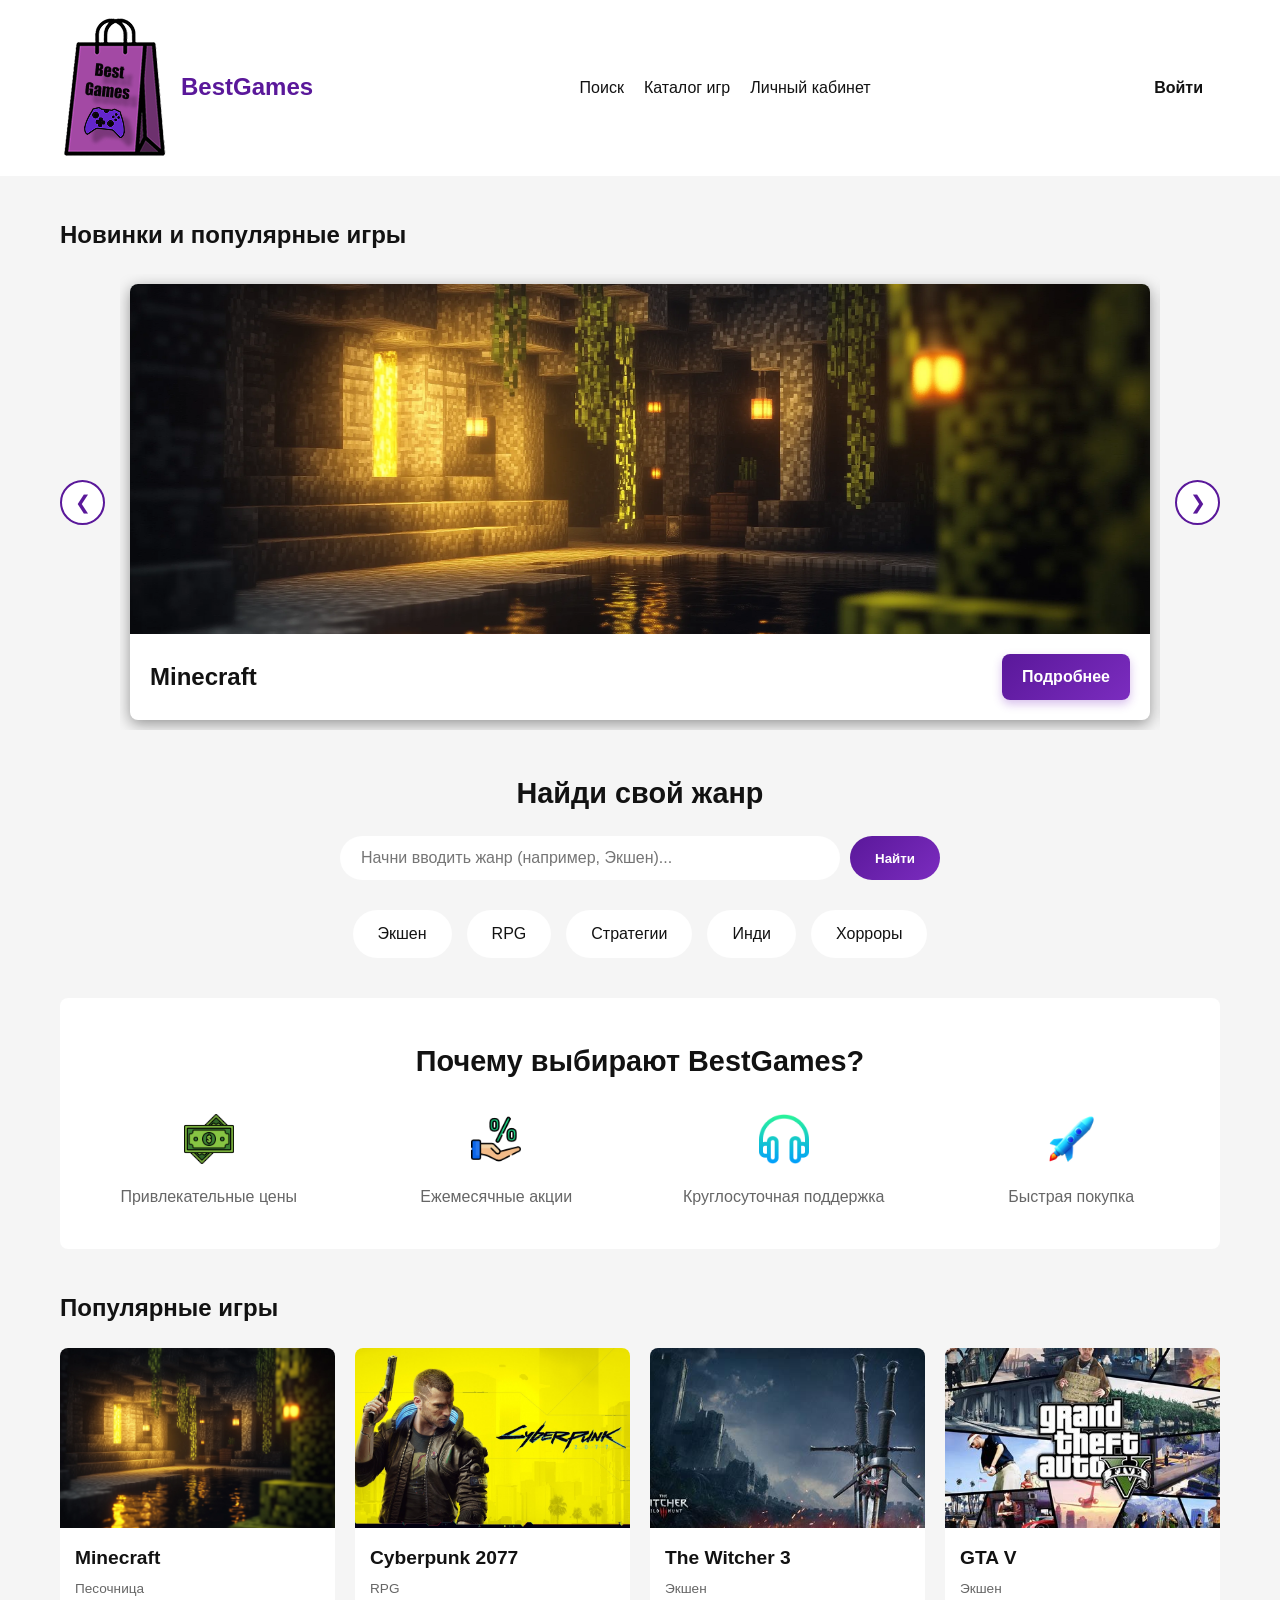
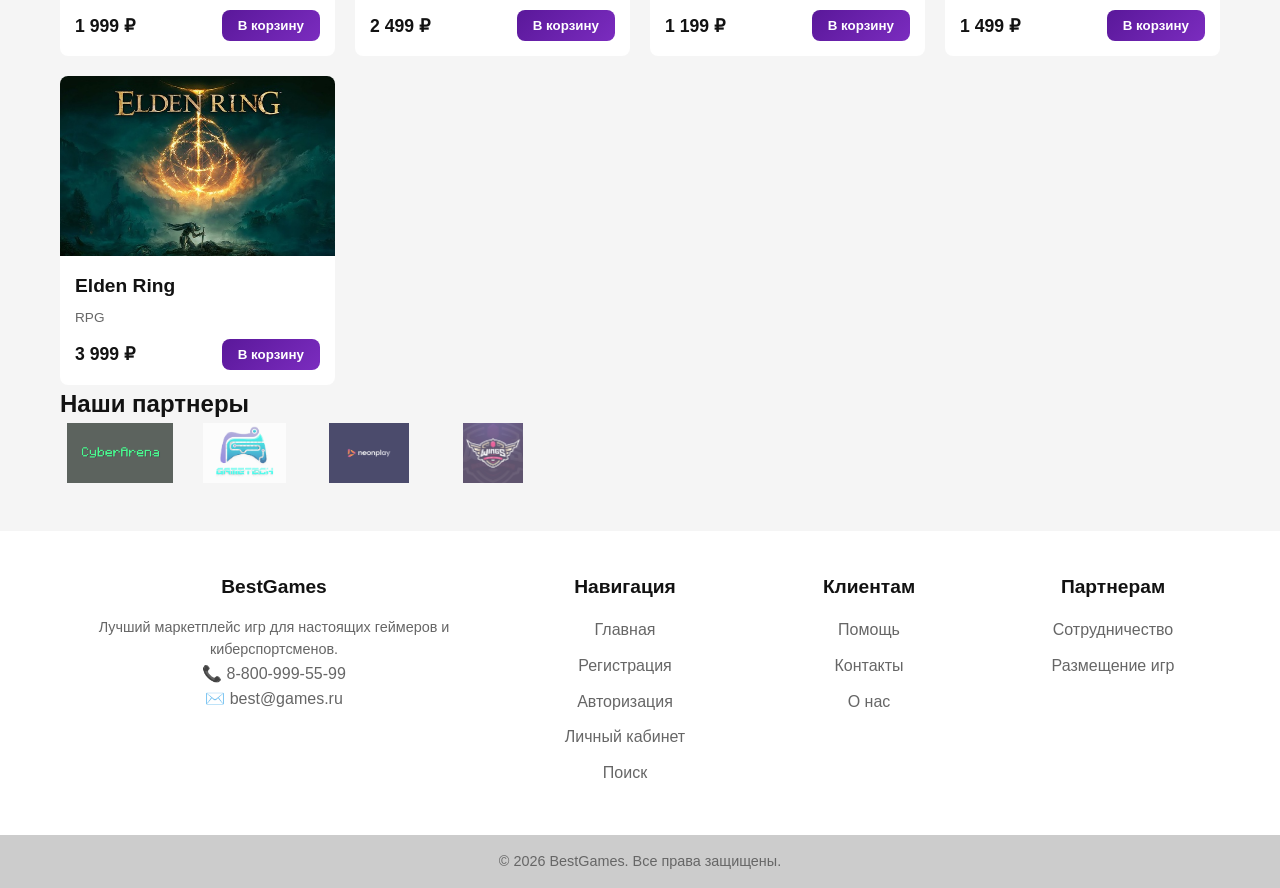
==== commit dbb2397f: "Добавлены комментарии к CSS" ====
--- a/index_light.html
+++ b/index_light.html
@@ -8,7 +8,7 @@
     <!-- загружаем файл со стилями -->
     <link rel="stylesheet" href="css/style.css">
 </head>
-<body>
+<body class="theme-light">
     <!-- Шапка сайта -->
     <header class="header">
         <div class="header__container">
@@ -266,7 +266,7 @@
                     <li><a href="index.html" class="footer__link">Главная</a></li>
                     <li><a href="register.html" class="footer__link">Регистрация</a></li>
                     <li><a href="login.html" class="footer__link">Авторизация</a></li>
-                    <li><a href="#" class="footer__link">Личный кабинет</a></li>
+                    <li><a href="profile.html" class="footer__link">Личный кабинет</a></li>
                     <li><a href="index.html#search" class="footer__link">Поиск</a></li>
                 </ul>
             </div>
--- a/css/style.css
+++ b/css/style.css
@@ -90,10 +90,10 @@
 .logo__img {
     width: 30px;
     height: 30px;
-    min-width: 35px; /* Запрещаем сжиматься меньше */
-    max-width: 35px; /* Запрещаем расти больше */
-    object-fit: cover; /* Обрезаем лишнее, чтобы влезло в квадрат */
-    border-radius: 5px; /* (Опционально) Чуть скруглим углы, если сумка квадратная */
+    min-width: 35px;
+    max-width: 35px;
+    object-fit: cover; 
+    border-radius: 5px; 
 }
 
 .logo__text {
@@ -136,7 +136,7 @@
 .header__actions {
     display: flex;
     align-items: center;
-    gap: 15px; /* Расстояние между кнопкой "Войти" и "Сменить тему" */
+    gap: 15px; 
 }
 
 /* Кнопка "Войти" */
@@ -169,7 +169,7 @@
     margin-bottom: 20px;
 }
 
-/* Сетка каталога (Grid) */
+/* Сетка каталога */
 .catalog__grid {
     display: grid;
     grid-template-columns: repeat(auto-fill, minmax(240px, 1fr));
@@ -275,7 +275,7 @@
 
 
 /* =========================================
-   СЛАЙДЕР (HERO) - КАРТОЧКИ
+   СЛАЙДЕР  - КАРТОЧКИ
    ========================================= */
 .hero {
     margin-bottom: 40px;
@@ -291,7 +291,7 @@
 .slider__window {
     overflow: hidden;
     width: 100%;
-    padding: 10px 0; /* Отступы для теней карточек */
+    padding: 10px 0; 
 }
 
 .slider__track {
@@ -302,7 +302,7 @@
 /* Каждый слайд занимает 100% ширины окна */
 .slider__slide {
     min-width: 100%;
-    padding: 0 10px; /* Немного отступают друг от друга */
+    padding: 0 10px; 
     box-sizing: border-box;
 }
 
@@ -318,7 +318,7 @@
 
 .slider-card__img-wrapper {
     width: 100%;
-    height: 350px; /* Высота картинки */
+    height: 350px;
 }
 
 .slider-card__img {
@@ -330,7 +330,7 @@
 .slider-card__content {
     padding: 20px;
     display: flex;
-    justify-content: space-between; /* Текст слева, кнопка справа */
+    justify-content: space-between; 
     align-items: center;
 }
 
@@ -371,7 +371,7 @@
     align-items: center;
     transition: all var(--transition-speed);
     z-index: 10;
-    flex-shrink: 0; /* Чтобы кнопки не сжимались */
+    flex-shrink: 0;
 }
 
 .slider__btn:hover {
@@ -392,17 +392,17 @@
 /* Выпадающий список подсказок */
 .genres__suggestions {
     position: absolute;
-    top: 100%; /* Прямо под полем ввода */
+    top: 100%; 
     left: 0;
     width: 100%;
     background-color: var(--bg-secondary);
     border: 1px solid var(--accent-color);
-    border-radius: 0 0 15px 15px; /* Скругляем только нижние углы */
+    border-radius: 0 0 15px 15px; 
     list-style: none;
     padding: 0;
     margin: 0;
-    z-index: 10; /* Чтобы список был поверх других элементов */
-    display: none; /* По умолчанию скрыт */
+    z-index: 10; 
+    display: none; 
     box-shadow: 0 10px 20px rgba(0,0,0,0.5);
 }
 
@@ -427,7 +427,7 @@
     display: flex;
     justify-content: center;
     max-width: 600px;
-    margin: 0 auto 30px auto; /* Центрируем и делаем отступ снизу до кнопок */
+    margin: 0 auto 30px auto; 
     gap: 10px;
 }
 
@@ -435,7 +435,7 @@
     width: 100%;
     padding: 12px 20px;
     border: 1px solid rgba(255, 255, 255, 0.1);
-    border-radius: 30px; /* Круглое поле */
+    border-radius: 30px; 
     background-color: var(--bg-secondary);
     color: var(--text-main);
     font-size: 1rem;
@@ -444,7 +444,7 @@
 }
 
 .genres__input:focus {
-    border-color: var(--accent-color); /* Фиолетовая рамка при клике */
+    border-color: var(--accent-color); 
     box-shadow: 0 0 10px rgba(123, 44, 191, 0.3);
 }
 
@@ -466,7 +466,7 @@
 
 .genres {
     margin-bottom: 40px;
-    text-align: center; /* Выравниваем заголовок по центру */
+    text-align: center; 
 }
 
 .genres__title {
@@ -477,7 +477,7 @@
 .genres__list {
     display: flex;
     justify-content: center;
-    flex-wrap: wrap; /* Чтобы кнопки переносились на новую строку, если не влезают */
+    flex-wrap: wrap; 
     gap: 15px;
 }
 
@@ -485,7 +485,7 @@
     background-color: var(--bg-secondary);
     color: var(--text-main);
     padding: 10px 24px;
-    border-radius: 30px; /* Делаем кнопки-таблетки */
+    border-radius: 30px;
     border: 1px solid rgba(255, 255, 255, 0.1);
     font-weight: 500;
     transition: all var(--transition-speed) ease;
@@ -495,8 +495,8 @@
     background-color: var(--accent-color);
     color: #ffffff;
     border-color: var(--accent-hover);
-    transform: translateY(-3px); /* Легкий прыжок при наведении */
-    box-shadow: 0 4px 12px rgba(123, 44, 191, 0.4); /* Фиолетовое свечение */
+    transform: translateY(-3px); 
+    box-shadow: 0 4px 12px rgba(123, 44, 191, 0.4); 
 }
 
 /* =========================================
@@ -517,7 +517,7 @@
 
 .features__grid {
     display: grid;
-    grid-template-columns: repeat(4, 1fr); /* 3 колонки на десктопе */
+    grid-template-columns: repeat(4, 1fr); 
     gap: 30px;
 }
 
@@ -538,7 +538,7 @@
 .features__number {
     font-size: 2.5rem;
     font-weight: 900;
-    color: var(--accent-color); /* Фиолетовые цифры */
+    color: var(--accent-color); 
     line-height: 1;
 }
 
@@ -551,10 +551,10 @@
    ПАРТНЕРЫ
    ========================================= */
 .partners__logo {
-    width: 120px;       /* Фиксированная ширина для всех */
-    height: 60px;       /* Фиксированная высота для всех */
-    object-fit: contain; /* Картинка впишется в эти рамки, не искажаясь */
-    opacity: 0.7;       /* Чуть приглушим */
+    width: 120px;      
+    height: 60px;       
+    object-fit: contain; 
+    opacity: 0.7;     
     transition: all var(--transition-speed) ease;
 }
 
@@ -580,7 +580,7 @@
     margin: 0 auto;
     padding: 0 20px;
     display: grid;
-    grid-template-columns: 2fr 1fr 1fr 1fr; /* ВОТ ТУТ ДОЛЖНО БЫТЬ 4 ЗНАЧЕНИЯ */
+    grid-template-columns: 2fr 1fr 1fr 1fr; 
     gap: 30px;
     margin-bottom: 40px;
 }
@@ -617,7 +617,7 @@
 }
 
 .footer__bottom {
-    background-color: rgba(0, 0, 0, 0.2); /* Чуть темнее фон для нижней полосы */
+    background-color: rgba(0, 0, 0, 0.2);
     text-align: center;
     padding: 15px 0;
     color: var(--text-muted);
@@ -634,7 +634,7 @@
     display: flex;
     justify-content: center;
     align-items: center;
-    min-height: calc(100vh - 150px); /* Высота экрана минус шапка */
+    min-height: calc(100vh - 150px);
     padding: 40px 20px;
 }
 
@@ -643,7 +643,7 @@
     padding: 40px;
     border-radius: var(--border-radius);
     width: 100%;
-    max-width: 400px; /* Форма не будет шире 400px */
+    max-width: 400px; 
     box-shadow: 0 10px 30px rgba(0, 0, 0, 0.5);
     border: 1px solid rgba(255, 255, 255, 0.05);
 }
@@ -669,7 +669,7 @@
 .auth-form__input {
     width: 100%;
     padding: 12px 15px;
-    background-color: var(--bg-main); /* Темный фон поля */
+    background-color: var(--bg-main); 
     border: 1px solid rgba(255, 255, 255, 0.1);
     border-radius: var(--border-radius);
     color: var(--text-main);
@@ -679,7 +679,7 @@
 
 .auth-form__input:focus {
     outline: none;
-    border-color: var(--accent-color); /* Фиолетовая рамка при клике */
+    border-color: var(--accent-color); 
     box-shadow: 0 0 10px rgba(123, 44, 191, 0.2);
 }
 
@@ -726,16 +726,16 @@
 
 .auth-form__checkbox-label {
     display: flex;
-    align-items: flex-start; /* Выравниваем по верхнему краю, если текст в две строки */
+    align-items: flex-start; 
     gap: 10px;
     cursor: pointer;
 }
 
 .auth-form__checkbox {
-    margin-top: 3px; /* Чуть опускаем галочку для ровности */
+    margin-top: 3px; 
     width: 18px;
     height: 18px;
-    accent-color: var(--accent-color); /* Делает галочку фиолетовой в современных браузерах */
+    accent-color: var(--accent-color); 
     cursor: pointer;
 }
 
@@ -756,19 +756,19 @@
    ========================================= */
 .profile-page {
     display: flex;
-    justify-content: center; /* Центрируем содержимое */
+    justify-content: center; 
     width: 100%;
-    padding: 30px 20px; /* Добавим отступы по бокам, чтобы на мобилке не прилипало */
-    box-sizing: border-box; /* Чтобы паддинги не увеличивали ширину */
+    padding: 30px 20px; 
+    box-sizing: border-box; 
 }
 
 .profile-layout {
     display: flex;
     gap: 30px;
     align-items: flex-start;
-    max-width: 1200px;      /* Ограничиваем максимальную ширину */
-    margin: 0 auto;         /* Ставим по центру экрана */
-    width: 100%;            /* Занимаем всю доступную ширину до 1200px */
+    max-width: 1200px;      
+    margin: 0 auto;        
+    width: 100%;            
 }
 
 /* Боковое меню */
@@ -896,11 +896,11 @@
 
 /* Табы */
 .profile-tab {
-    display: none; /* Скрываем все табы по умолчанию */
+    display: none; 
 }
 
 .profile-tab.active {
-    display: block; /* Показываем только активный */
+    display: block; 
 }
 
 /* Кнопки в боковом меню (мы поменяли ссылки <a> на кнопки <button>) */
@@ -934,7 +934,7 @@
 
 .profile-history-table__header {
     display: grid;
-    grid-template-columns: 1fr 2fr 1fr; /* Дата - Название - Цена */
+    grid-template-columns: 1fr 2fr 1fr; 
     background-color: rgba(0, 0, 0, 0.2);
     padding: 15px;
     font-weight: bold;
@@ -992,7 +992,7 @@
 }
 
 
-/* Новые элементы карточки (Разработчик, Рейтинг) */
+
 .game-card__dev {
     color: var(--text-muted);
     font-size: 0.85rem;
@@ -1006,13 +1006,13 @@
 }
 
 .game-card__rating {
-    color: #ffb703; /* Золотой цвет для звезд */
+    color: #ffb703;
     font-size: 1.1rem;
     letter-spacing: 2px;
     margin-bottom: 15px;
 }
 
-/* Кнопка "Подробнее" (делаем её как ссылку, но стилизуем как кнопку) */
+/* Кнопка "Подробнее" */
 .game-card__btn {
     display: inline-block;
     background: linear-gradient(135deg, var(--accent-color), var(--accent-hover));
@@ -1038,7 +1038,7 @@
     font-size: 2rem;
 }
 
-/* Кнопка "Фильтры" (по умолчанию скрыта на десктопе) */
+/* Кнопка "Фильтры" */
 .catalog-page__filter-btn {
     display: none;
     width: 100%;
@@ -1082,7 +1082,7 @@
     font-size: 1.2rem;
 }
 
-/* Кнопка закрытия (крестик) — нужна только на мобилке */
+/* Кнопка закрытия */
 .catalog-page__close-filter {
     display: none;
     background: none;
@@ -1123,7 +1123,7 @@
     flex-grow: 1;
 }
 
-/* Новые элементы карточки (Разработчик, Рейтинг) */
+
 .game-card__dev {
     color: var(--text-muted);
     font-size: 0.85rem;
@@ -1137,7 +1137,7 @@
 }
 
 .game-card__rating {
-    color: #ffb703; /* Золотой цвет для звезд */
+    color: #ffb703; 
     font-size: 1.1rem;
     letter-spacing: 2px;
     margin-bottom: 15px;
@@ -1164,7 +1164,7 @@
    АДМИН-ПАНЕЛЬ (ADMIN)
    ========================================= */
 .admin-page {
-    max-width: 1000px; /* Админка не должна быть слишком широкой */
+    max-width: 1000px; 
 }
 
 .admin-page__title {
@@ -1196,7 +1196,7 @@
 
 /* Стили для textarea (описание) */
 .auth-form__textarea {
-    resize: vertical; /* Пользователь может тянуть вниз, но не в бока */
+    resize: vertical; 
     min-height: 120px;
     font-family: inherit;
 }
@@ -1238,32 +1238,32 @@
 @media (max-width: 768px) {
 
     .genres__search-wrapper {
-        flex-direction: column; /* На телефоне поле и кнопка встанут друг под друга */
+        flex-direction: column; 
         padding: 0 15px;
     }
     .genres__search-btn {
         padding: 12px;
         width: 100%;
     }
-        /* Логотип на мобилке */
+    /* Логотип на мобилке */
     .header__logo {
-        justify-content: center; /* Центрируем картинку и текст */
-        width: 100%; /* Растягиваем на всю ширину, чтобы центрирование сработало */
-        margin-bottom: 15px; /* Отступ снизу до меню */
+        justify-content: center; 
+        width: 100%; 
+        margin-bottom: 15px; 
     }
 
     /* Текст логотипа на мобилке (опционально, чтобы не был слишком огромным) */
     .logo__text {
-        font-size: 1.3rem; /* Чуть уменьшаем размер шрифта на телефонах */
-    }
-        /* Жанры на мобилке */
+        font-size: 1.3rem; 
+    }
+    /* Жанры на мобилке */
     .genres__list {
         gap: 10px;
     }
     .genres__item {
         padding: 8px 16px;
         font-size: 0.9rem;
-        width: 45%; /* Кнопки будут по две в ряд */
+        width: 45%; 
         text-align: center;
     }
 
@@ -1272,7 +1272,7 @@
         padding: 20px 15px;
     }
     .features__grid {
-        grid-template-columns: 1fr; /* На телефоне цифры встанут друг под другом */
+        grid-template-columns: 1fr; 
         gap: 20px;
     }
     .features__number {
@@ -1283,13 +1283,13 @@
         padding: 20px 15px;
     }
 
-        /* Слайдер на мобилке */
+    /* Слайдер на мобилке */
     .slider-card__img-wrapper {
-        height: 200px; /* Картинка ниже */
+        height: 200px;
     }
     
     .slider-card__content {
-        flex-direction: column; /* Кнопка уходит под текст */
+        flex-direction: column;
         align-items: flex-start;
         gap: 15px;
     }
@@ -1299,7 +1299,7 @@
     }
     
     .slider-card__btn {
-        width: 100%; /* Кнопка на всю ширину */
+        width: 100%; 
         text-align: center;
     }
 
@@ -1345,12 +1345,12 @@
     
     /* Карточки */
     .game-card__img-placeholder {
-        height: 200px; /* Увеличиваем картинку */
+        height: 200px; 
     }
 
         /* Футер на мобилке */
     .footer__container {
-        grid-template-columns: 1fr; /* Все колонки встают друг под друга */
+        grid-template-columns: 1fr; 
         gap: 20px;
         text-align: center;
     }
@@ -1362,7 +1362,7 @@
     }
     
     .profile-page {
-        display: block; /* Отключаем flex на мобилке, чтобы не мешал */
+        display: block;
         padding: 15px;
     }    
 
@@ -1383,7 +1383,7 @@
         margin-bottom: 5px;
     }
 
-/* Показываем кнопку "Фильтры" */
+    /* Показываем кнопку "Фильтры" */
     .catalog-page__filter-btn {
         display: block;
     }
@@ -1397,7 +1397,7 @@
     .catalog-page__sidebar {
         position: fixed;
         top: 0;
-        left: -100%; /* Прячем за левый край экрана */
+        left: -100%; 
         width: 280px;
         height: 100vh;
         z-index: 1000;
@@ -1419,10 +1419,10 @@
         padding: 20px;
     }
     .admin-form__grid {
-        grid-template-columns: 1fr; /* В одну колонку */
+        grid-template-columns: 1fr; 
         gap: 15px;
     }
     .admin-form__submit {
-        max-width: 100%; /* Кнопка на всю ширину */
+        max-width: 100%; 
     }
 }
